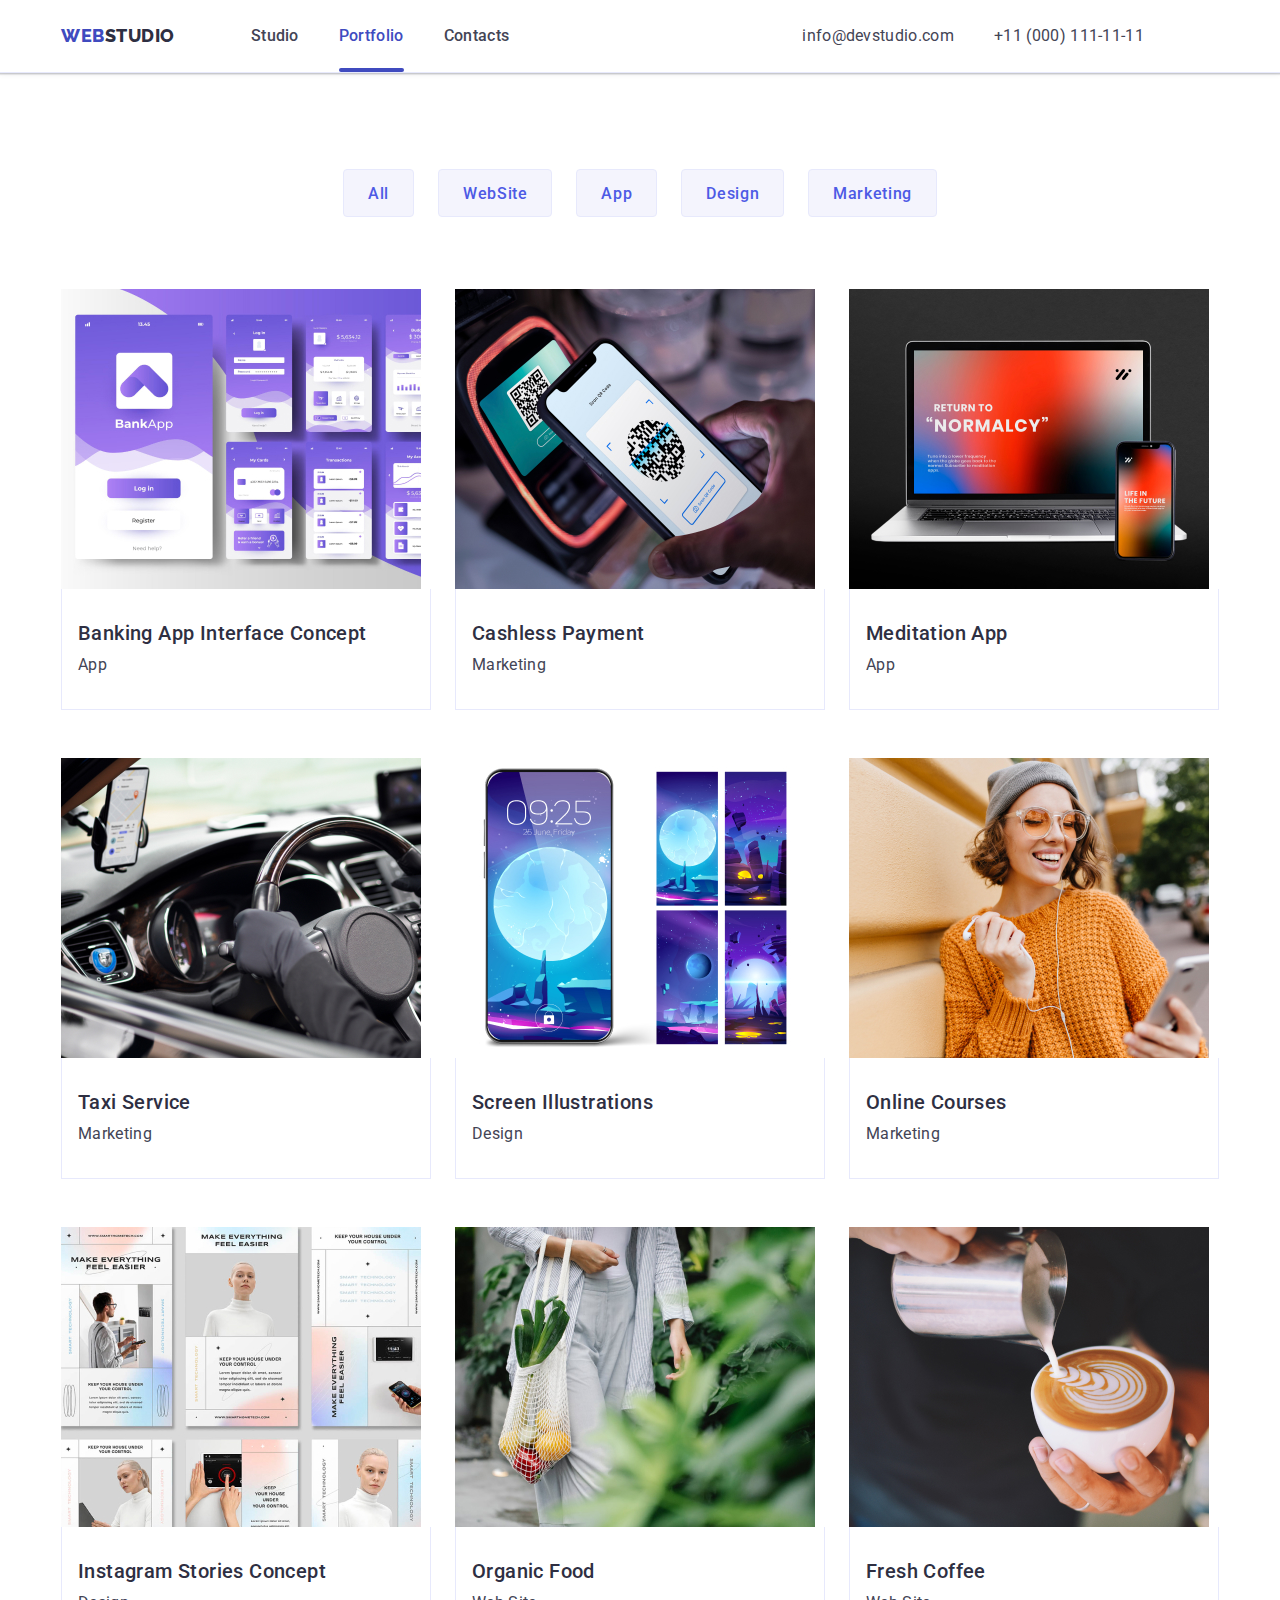
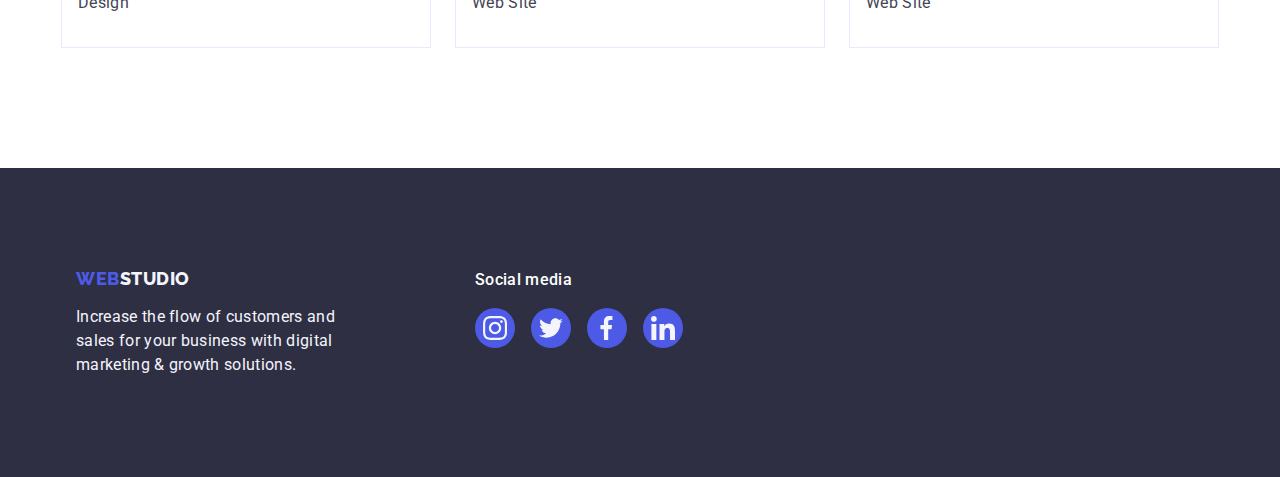
==== portfolio.html @ f23d6dfe "Initial commit" ====
<!DOCTYPE html>
<html lang="en">
  <head>
    <meta charset="UTF-8" />
    <meta http-equiv="X-UA-Compatible" content="IE=edge" />
    <meta name="viewport" content="width=device-width, initial-scale=1.0" />
    <link rel="preconnect" href="https://fonts.googleapis.com" />
    <link rel="preconnect" href="https://fonts.gstatic.com" crossorigin />
    <link
      href="https://fonts.googleapis.com/css2?family=Raleway:wght@800&family=Roboto:wght@400;500;700&display=swap"
      rel="stylesheet"
    />
    <link
      rel="stylesheet"
      href="https://cdnjs.cloudflare.com/ajax/libs/modern-normalize/1.1.0/modern-normalize.min.css"
      integrity="sha512-wpPYUAdjBVSE4KJnH1VR1HeZfpl1ub8YT/NKx4PuQ5NmX2tKuGu6U/JRp5y+Y8XG2tV+wKQpNHVUX03MfMFn9Q=="
      crossorigin="anonymous"
      referrerpolicy="no-referrer"
    />
    <link rel="stylesheet" href="./css/style.css" />
    <title>Document</title>
  </head>
  <body>
    <!--Header section-->
    <header class="header">
      <div class="cont container">
        <nav class="header-nav">
          <a class="header-link link" href="./index.html">
            web
            <span class="logo-text">Studio</span></a
          >
          <ul class="header-list list">
            <li class="header-item item">
              <a href="./index.html" class="header-nav-link link">Studio</a>
            </li>
            <li class="header-item item">
              <a href="./portfolio.html" class="header-nav-link link active"
                >Portfolio</a
              >
            </li>
            <li class="header-item item">
              <a href="" class="header-nav-link link">Contacts</a>
            </li>
          </ul>
        </nav>
        <address class="contact">
          <ul class="contact-list list">
            <li class="contact-mail">
              <a href="mailto:info@devstudio.com" class="address-link link">
                info@devstudio.com
              </a>
            </li>
            <li class="contact-tel">
              <a href="tel:+110001111111" class="address-link link"
                >+11 (000) 111-11-11</a
              >
            </li>
          </ul>
        </address>
      </div>
    </header>
    <main>
      <!--Nav button-->
      <section class="nav-section">
        <div class="nav-cont container">
          <h1>
            <a href="#" hidden>Portfolio</a>
          </h1>
          <ul class="nav-btn-list list">
            <li class="filter-btn">
              <button type="button" class="main-btn btn">All</button>
            </li>
            <li><button type="button" class="main-btn btn">WebSite</button></li>
            <li><button type="button" class="main-btn btn">App</button></li>
            <li><button type="button" class="main-btn btn">Design</button></li>
            <li>
              <button type="button" class="main-btn btn">Marketing</button>
            </li>
          </ul>
          <!--Portfolio-->
          <ul class="portfolio-list list">
            <li class="portfolio-item">
              <a href="" class="portfolio-link link">
                <div class="portfolio-thumb">
                  <img
                    src="./images/portfolio/img1.jpg"
                    alt="bank app"
                    width="360"
                    height="300"
                  />
                  <p class="overlay-text">
                    14 Stylish and User-Friendly App Design Concepts · Task
                    Manager App · Calorie Tracker App · Exotic Fruit Ecommerce
                    App · Cloud Storage App
                  </p>
                </div>
                <div class="portfolio-card">
                  <h2 class="row-title">Banking App Interface Concept</h2>
                  <p class="row-text">App</p>
                </div>
              </a>
            </li>
            <li class="portfolio-item">
              <a href="" class="portfolio-link link">
                <div class="portfolio-thumb">
                  <img
                    src="./images/portfolio/img2.jpg"
                    alt="payment by terminal"
                    width="360"
                    height="300"
                    class="portfolio-img"
                  />
                  <p class="overlay-text">
                    14 Stylish and User-Friendly App Design Concepts · Task
                    Manager App · Calorie Tracker App · Exotic Fruit Ecommerce
                    App · Cloud Storage App
                  </p>
                </div>
                <div class="portfolio-card">
                  <h2 class="row-title">Cashless Payment</h2>
                  <p class="row-text">Marketing</p>
                </div>
              </a>
            </li>
            <li class="portfolio-item">
              <a href="" class="portfolio-link link">
                <div class="portfolio-thumb">
                  <img
                    src="./images/portfolio/img3.jpg"
                    alt="meditation app"
                    width="360"
                    height="300"
                    class="portfolio-img"
                  />
                  <p class="overlay-text">
                    14 Stylish and User-Friendly App Design Concepts · Task
                    Manager App · Calorie Tracker App · Exotic Fruit Ecommerce
                    App · Cloud Storage App
                  </p>
                </div>
                <div class="portfolio-card">
                  <h2 class="row-title">Meditation App</h2>
                  <p class="row-text">App</p>
                </div>
              </a>
            </li>
            <li class="portfolio-item">
              <a href="" class="portfolio-link link">
                <div class="portfolio-thumb">
                  <img
                    src="./images/portfolio/img4.jpg"
                    alt="taxi app"
                    width="360"
                    height="300"
                    class="portfolio-img"
                  />
                  <p class="overlay-text">
                    14 Stylish and User-Friendly App Design Concepts · Task
                    Manager App · Calorie Tracker App · Exotic Fruit Ecommerce
                    App · Cloud Storage App
                  </p>
                </div>
                <div class="portfolio-card">
                  <h2 class="row-title">Taxi Service</h2>
                  <p class="row-text">Marketing</p>
                </div>
              </a>
            </li>
            <li class="portfolio-item">
              <a href="" class="portfolio-link link">
                <div class="portfolio-thumb">
                  <img
                    src="./images/portfolio/img5.jpg"
                    alt="phone screen"
                    width="360"
                    height="300"
                    class="portfolio-img"
                  />
                  <p class="overlay-text">
                    14 Stylish and User-Friendly App Design Concepts · Task
                    Manager App · Calorie Tracker App · Exotic Fruit Ecommerce
                    App · Cloud Storage App
                  </p>
                </div>
                <div class="portfolio-card">
                  <h2 class="row-title">Screen Illustrations</h2>
                  <p class="row-text">Design</p>
                </div>
              </a>
            </li>
            <li class="portfolio-item">
              <a href="" class="portfolio-link link">
                <div class="portfolio-thumb">
                  <img
                    src="./images/portfolio/img6.jpg"
                    alt="girl in headphones"
                    width="360"
                    height="300"
                    class="portfolio-img"
                  />
                  <p class="overlay-text">
                    14 Stylish and User-Friendly App Design Concepts · Task
                    Manager App · Calorie Tracker App · Exotic Fruit Ecommerce
                    App · Cloud Storage App
                  </p>
                </div>
                <div class="portfolio-card">
                  <h2 class="row-title">Online Courses</h2>
                  <p class="row-text">Marketing</p>
                </div>
              </a>
            </li>
            <li class="portfolio-item">
              <a href="" class="portfolio-link link">
                <div class="portfolio-thumb">
                  <img
                    src="./images/portfolio/img7.jpg"
                    alt=" screenshot"
                    width="360"
                    height="300"
                    class="portfolio-img"
                  />
                  <p class="overlay-text">
                    14 Stylish and User-Friendly App Design Concepts · Task
                    Manager App · Calorie Tracker App · Exotic Fruit Ecommerce
                    App · Cloud Storage App
                  </p>
                </div>
                <div class="portfolio-card">
                  <h2 class="row-title">Instagram Stories Concept</h2>
                  <p class="row-text">Design</p>
                </div>
              </a>
            </li>
            <li class="portfolio-item">
              <a href="" class="portfolio-link link">
                <div class="portfolio-thumb">
                  <img
                    src="./images/portfolio/img8.jpg"
                    alt="vegetables"
                    width="360"
                    height="300"
                    class="portfolio-img"
                  />
                  <p class="overlay-text">
                    14 Stylish and User-Friendly App Design Concepts · Task
                    Manager App · Calorie Tracker App · Exotic Fruit Ecommerce
                    App · Cloud Storage App
                  </p>
                </div>
                <div class="portfolio-card">
                  <h2 class="row-title">Organic Food</h2>
                  <p class="row-text">Web Site</p>
                </div>
              </a>
            </li>
            <li class="portfolio-item">
              <a href="" class="portfolio-link link">
                <div class="portfolio-thumb">
                  <img
                    src="./images/portfolio/img9.jpg"
                    alt="cup of coffee"
                    width="360"
                    height="300"
                    class="portfolio-img"
                  />
                  <p class="overlay-text">
                    14 Stylish and User-Friendly App Design Concepts · Task
                    Manager App · Calorie Tracker App · Exotic Fruit Ecommerce
                    App · Cloud Storage App
                  </p>
                </div>
                <div class="portfolio-card">
                  <h2 class="row-title">Fresh Coffee</h2>
                  <p class="row-text">Web Site</p>
                </div>
              </a>
            </li>
          </ul>
        </div>
      </section>
    </main>
    <!--Footer-->
    <footer class="footer">
      <div class="footer-containers container">
        <div class="footer-container">
          <a href="./index.html" class="footer-link link">
            web
            <span class="footer-logo-text">Studio</span>
          </a>
          <p class="footer-text">
            Increase the flow of customers and sales for your business with
            digital marketing & growth solutions.
          </p>
        </div>
        <div class="social-media-container">
          <p class="social-text">Social media</p>
          <ul class="social-list list">
            <li class="social-item">
              <a href="" class="social-link">
                <svg class="social-svg" width="24" height="24">
                  <use href="./images/icons.svg#instagram"></use>
                </svg>
              </a>
            </li>
            <li class="social-item">
              <a href="" class="social-link">
                <svg class="social-svg" width="24" height="24">
                  <use href="./images/icons.svg#twitter"></use>
                </svg>
              </a>
            </li>
            <li class="social-item">
              <a href="" class="social-link">
                <svg class="social-svg" width="24" height="24">
                  <use href="./images/icons.svg#facebook"></use>
                </svg>
              </a>
            </li>
            <li class="social-item">
              <a href="" class="social-link">
                <svg class="social-svg" width="24" height="24">
                  <use href="./images/icons.svg#linkedin"></use>
                </svg>
              </a>
            </li>
          </ul>
        </div>
      </div>
    </footer>
  </body>
</html>
---- css/style.css ----
:root {
  /* Fonts */
  --main-font: "Roboto", sans-serif;
  --logo-font: "Raleway", sans-serif;
  /* Colors */
  --color-iris: #4d5ae5;
  --color-ocean: #404bbf;
  --color-navy-blue: #2e2f42;
  --color-green: #31d0aa;
  --color-slate: #434455;
  --color-light-slate: #8e8f99;
  --color-cornflower: #e7e9fc;
  --color-cloud: #f4f4fd;
  --color-navy-blue-modal: #2e2f42;
  --color-grey: #2e2f42;
  --color-white: #ffffff;
  --color-dairy: #fcfcfc;
  --header-idx: 10;
  --modal-idx: 100;
  --animation: 250ms;
}
* {
  margin: 0px;
  padding: 0px;
  border: none;
}
body {
  font-family: var(--main-font);
  font-size: 16px;
  font-weight: 400;
  font-style: normal;
  line-height: 1.5;
  letter-spacing: 0.02em;
  text-decoration: none;
  text-transform: none;
  color: var(--color-slate);
  background-color: var(--color-white);
}
img {
  display: block;
}
.hidden {
  width: 1px;
  height: 1px;
  margin: -1px;
  border: 0;
  padding: 0;
  white-space: nowrap;
  clip-path: inset(100%);
  clip: rect(0 0 0 0);
  overflow: hidden;
}
.link {
  text-decoration: none;
  transition: color 250ms cubic-bezier(0.4, 0, 0.2, 1);
}
.address-link {
  text-decoration: none;
  color: var(--color-slate);
}
.link:hover,
.link:focus {
  color: var(--color-ocean);
  transition: 250ms;
}
.list {
  list-style-type: none;
}
/**
  |============================
  | Header
  |============================
*/
.cont {
  display: flex;
}
.container {
  width: 1158px;
  margin: 0 auto;
  padding: 0 15px;
}
.header {
  border-bottom: 1px solid #e7e9fc;
  box-shadow: 0px 2px 1px rgba(46, 47, 66, 0.08),
    0px 1px 1px rgba(46, 47, 66, 0.16), 0px 1px 6px rgba(46, 47, 66, 0.08);
  z-index: var(--header-idx);
}
.header-nav {
  display: inline-flex;
  align-items: center;
}
.header-link {
  font-family: var(--logo-font);
  font-weight: 800;
  font-size: 18px;
  line-height: 1.17;
  align-items: center;
  letter-spacing: 0.03em;
  text-transform: uppercase;
  color: var(--color-ocean);
  margin-right: 76px;
  display: flex;
}
.logo-text {
  font-family: var(--logo-font);
  font-weight: 800;
  font-size: 18px;
  line-height: 1.17;
  text-transform: uppercase;
  color: var(--color-navy-blue);
}
.header-list {
  display: flex;
  gap: 40px;
  letter-spacing: 0.02em;
}
.header-item {
  font-weight: 500;
  font-size: 16px;
  line-height: 1.5;
  letter-spacing: 0.02em;
  transition: color 250ms cubic-bezier(0.4, 0, 0.2, 1);
}
.header-nav-link {
  color: var(--color-slate);
  position: relative;
}

.header-nav-link::after {
  content: "";
  position: absolute;
  display: block;
  width: 100%;
  height: 4px;
  border-radius: 2px;
  bottom: -27px;
}
.header-nav-link.active::after {
  background-color: var(--color-ocean);
  
}
.active{
  color: var(--color-ocean);
}
.contact {
  font-style: normal;
  margin-left: 293px;
}
.contact-list {
  display: flex; 
  font-family: var(--main-font);
  letter-spacing: 0.02em;
  gap: 40px;
  padding: 24px 0;
}
.contact-list:hover,
.contact-list:focus {
  color: var(--color-ocean);
  transition: color 250ms cubic-bezier(0.4, 0, 0.2, 1);
}
.contact-mail {
  font-weight: 400;
  font-size: 16px;
  line-height: 1.5;
  letter-spacing: 0.02em;
}
.contact-tel {
  font-size: 16px;
  line-height: 1.5;
  letter-spacing: 0.02em;
}
/**
  |============================
  | Hero Section
  |============================
*/

.hero-section {
  padding: 188px 0;
  background-color: var(--color-navy-blue);
  color: var(--color-white);
  background-image: linear-gradient(
      rgba(46, 47, 66, 0.7),
      rgba(46, 47, 66, 0.7)
    ),
    url(../images/hero/hero.jpg);
  background-repeat: no-repeat;
  background-position: center;
  max-width: 1440px;
  background-size: cover;
  margin-left: auto;
  margin-right: auto;
}
.hero-cont {
}
.main-title {
  font-size: 56px;
  font-weight: 700;
  line-height: 1.07;
  letter-spacing: 0.02em;
  max-width: 496px;
  margin-left: auto;
  margin-right: auto;
  margin-bottom: 48px;
}
.button {
  font-family: "Roboto", sans-serif;
  font-size: 16px;
  line-height: 1.5;
  letter-spacing: 0.04em;
  gap: 15px;
  color: var(--color-white);
  background-color: var(--color-iris);
  box-shadow: 0px 4px 4px rgba(0, 0, 0, 0.15);
  border: none;
  border-radius: 4px;
  cursor: pointer;
  min-width: 169px;
  height: 56px;
  display: block;
  margin-left: auto;
  margin-right: auto;
  transition: background-color 250ms cubic-bezier(0.4, 0, 0.2, 1);
}
.button-text {
  text-transform: capitalize;
}
.btn:hover,
.btn:focus {
  background-color: var(--color-ocean);
  color: var(--color-white);
}
/**
  |============================
  | Description
  |============================
*/
.desc-section {
  min-width: 1128px;
  min-height: 104px;
  letter-spacing: 0.02em;
  padding: 120px 0;
}
.desc-icon-container {
  width: 264px;
  height: 112px;
  background-color: var(--color-cloud);
  margin-bottom: 8px;
  display: flex;
  align-items: center;
  justify-content: center;
  border-radius: 4px;
}
.desc-icon {
}
.desc-container {
}
.desc-list {
  display: flex;
  letter-spacing: 0.02em;
  gap: 24px;
}
.desc-item {
  width: calc((100% - 72px) / 4);
}
.desc-title {
  width: 264px;
  height: 24px;
  font-size: 20px;
  line-height: 1.2;
  letter-spacing: 0.02em;
  color: var(--color-navy-blue);
  flex: none;
  order: 0;
  flex-grow: 0;
  text-transform: capitalize;
  margin-bottom: 8px;
}
.desc-text {
  width: 264px;
  height: 72px;
  font-size: 16px;
  line-height: 1.5;
  letter-spacing: 0.02em;
  color: var(--color-slate);
}
/**
  |============================
  | About Section
  |============================
*/
.about-section {
  padding-bottom: 120px;
}
.about-cont {
}
.about-title {
  font-weight: 700;
  font-size: 36px;
  line-height: 1.11;
  text-align: center;
  letter-spacing: 0.02em;
  text-transform: capitalize;
  color: var(--color-navy-blue);
  margin-bottom: 72px;
}
.about-list {
  display: flex;
  gap: 24px;
}
.about-item {
  width: calc((100% - 48px) / 3);
  padding: 0px;
}
.about-img {
}
/**
  |============================
  | Team Section
  |============================
*/
.team-section {
  padding: 120px 0;
  background-color: var(--color-cloud);
}
.team-cont {
}
.section-title {
  font-size: 36px;
  line-height: 1.11;
  text-align: center;
  letter-spacing: 0.02em;
  text-transform: capitalize;
  color: var(--color-navy-blue);
  margin-bottom: 72px;
}
.team-list {
  display: flex;
  gap: 24px;
  box-shadow: 0px 1px 6px rgba(46, 47, 66, 0.08),
    0px 1px 1px rgba(46, 47, 66, 0.16), 0px 2px 1px rgba(46, 47, 66, 0.08);
  border-radius: 0px 0px 4px 4px;
}
.team-item {
  background: var(--color-white);
  box-shadow: 0px 1px 6px rgba(46, 47, 66, 0.08),
    0px 1px 1px rgba(46, 47, 66, 0.16), 0px 2px 1px rgba(46, 47, 66, 0.08);
  border-radius: 0px 0px 4px 4px;
  width: calc((100% - 72px) / 4);
}
.team-img {
  margin-left: auto;
  margin-right: auto;
}
.card-content {
  padding: 32px 0px;
  text-align: center;
  letter-spacing: 0.02em;
}
.subtitle {
  font-weight: 500;
  font-size: 20px;
  line-height: 1.2;
  text-align: center;
  letter-spacing: 0.02em;
  color: var(--color-navy-blue);
  margin-bottom: 8px;
}
.small-text {
  font-size: 16px;
  line-height: 1.5;
  text-align: center;
  letter-spacing: 0.02em;
  color: var(--color-slate);
  margin-bottom: 8px;
}
.team-icon-list {
  display: flex;
  justify-content: center;
  gap: 24px;
}
.team-icon-item {
  width: 40px;
  height: 40px;
}
.team-icon-link {
  width: 100%;
  height: 100%;
  background-color: var(--color-iris);
  border-radius: 50%;
  display: flex;
  align-items: center;
  justify-content: center;
  transition-property: background-color;
  transition-duration: 250ms;
  transition-timing-function: cubic-bezier(0.4, 0, 0.2, 1);
}
.team-icon-link:hover,
.team-icon-link:focus {
  background-color: var(--color-ocean);
}
.team-icon-svg {
  fill: var(--color-cloud);
}
/**
  |============================
  |         Customers
  |============================
*/
.customers-section {
  padding: 120px 0;
}
.customers-container {
}
.customers-title {
  font-size: 36px;
  line-height: 1.1;
  text-align: center;
  letter-spacing: 0.02em;
  text-transform: capitalize;
  color: var(--color-navy-blue);
  margin-bottom: 72px;
}
.customers-list {
  display: flex;
  gap: 24px;
  align-items: center;
  justify-content: center;
}
.customers-item {
  width: calc((100% - 120px) / 6);
  height: 88px;
}
.customers-item-link {
  width: 100%;
  height: 100%;
  border: 1px solid var(--color-light-slate);
  border-radius: 4px;
  display: flex;
  align-items: center;
  justify-content: center;
  fill: var(--color-light-slate);
  color: var(--color-light-slate);
  transition: border-color 250ms cubic-bezier(0.4, 0, 0.2, 1),
    color 250ms cubic-bezier(0.4, 0, 0.2, 1);
}
.customers-item-link:hover,
.customers-item-link:focus {
  fill: var(--color-ocean);
  border: 1px solid var(--color-ocean);
  color: var(--color-ocean);
}
/**
  |============================
  | Footer
  |============================
*/
.footer {
  padding: 100px 0;
  background-color: var(--color-navy-blue);
}
.footer-containers {
  display: flex;
  align-items: baseline;
}
.footer-container {
  margin-right: 120px;
  padding: 0 15px;
}
.footer-link {
  display: inline-block;
  margin-bottom: 16px;
  font-family: var(--logo-font);
  font-weight: 800;
  font-size: 18px;
  line-height: 1.17;
  align-items: center;
  letter-spacing: 0.03em;
  text-transform: uppercase;
  color: var(--color-iris);
  margin-right: 76px;
  display: flex;
  padding: 0px;
}
.footer-logo-text {
  width: 71px;
  font-family: var(--logo-font);
  font-weight: 800;
  font-size: 18px;
  line-height: 1.17;
  letter-spacing: 0.03em;
  text-transform: uppercase;
  color: var(--color-cloud);
  order: 1;
  flex-grow: 0;
}
.footer-text {
  max-width: 264px;
  font-size: 16px;
  line-height: 1.5;
  color: var(--color-cloud);
}
.social-media-container {
}
.social-text {
  font-weight: 500;
  font-size: 16px;
  line-height: 1.5;
  letter-spacing: 0.02em;
  color: var(--color-white);
  margin-bottom: 16px;
}
.social-list {
  display: flex;
  gap: 16px;
}
.social-item {
  width: 40px;
  height: 40px;
}
.social-link {
  width: 100%;
  height: 100%;
  background-color: var(--color-iris);
  border-radius: 50%;
  display: flex;
  align-items: center;
  justify-content: center;
  transition-property: background-color;
  transition-duration: 250ms;
  transition-timing-function: cubic-bezier(0.4, 0, 0.2, 1);
}
.social-svg {
  fill: var(--color-cloud);
}
.social-link:hover,
.social-link:focus {
  background-color: var(--color-green);
}
/**
  |============================
  | Modal Window
  |============================
*/
.backdrop {
  position: fixed;
  top: 0;
  left: 0;
  width: 100%;
  height: 100%;
  background-color: rgba(46, 47, 66, 0.4);
  display: flex;
  align-items: center;
  justify-content: center;
  z-index: var(--modal-idx);
  transition: opacity 250ms cubic-bezier(0.4, 0, 0.2, 1),
    visibility 250ms cubic-bezier(0.4, 0, 0.2, 1);
}
.is-hidden {
  opacity: 0;
  pointer-events: none;
  visibility: hidden;
}
.modal {
  position: absolute;
  top: 50%;
  left: 50%;
  width: 408px;
  min-height: 576px;
  background-color: var(--color-dairy);
  border-radius: 4px;
  box-shadow: 0px 1px 1px rgba(0, 0, 0, 0.14), 0px 1px 3px rgba(0, 0, 0, 0.12),
    0px 2px 1px rgba(0, 0, 0, 0.2);
  transform: translate(-50%, -50%) scale(1);
  transition: transform 250ms cubic-bezier(0.4, 0, 0.2, 1);
}
.modal-close-btn {
  position: absolute;
  top: 24px;
  right: 24px;
  background-color: var(--color-cornflower);
  width: 24px;
  height: 24px;
  border-radius: 50%;
  border: 1px solid rgba(0, 0, 0, 0.1);
  display: flex;
  align-items: center;
  justify-content: center;
  padding: 0;
  cursor: pointer;
  transition: background-color 250ms cubic-bezier(0.4, 0, 0.2, 1),
    border 250ms cubic-bezier(0.4, 0, 0.2, 1);
  fill: var(--color-navy-blue);
}
.modal-close-btn:hover,
.modal-close-btn:focus {
  background-color: #404bbf;
  border: none;
  fill: var(--color-white);
}
.modal-close-icon {
  transition: fill 250ms cubic-bezier(0.4, 0, 0.2, 1);
}
.modal-close-icon:hover,
.modal-close-icon:focus {
  fill: var(--color-white);
  transition: fill 250ms cubic-bezier(0.4, 0, 0.2, 1);
}
/**
  |============================
  | Portfolio
  |============================
*/
.nav-section {
  padding: 96px 0 120px;
}
.nav-btn-list {
  display: flex;
  justify-content: center;
  flex-direction: row;
  align-items: flex-start;
  gap: 24px;
  margin-bottom: 72px;
}
.main-btn {
  cursor: pointer;
  height: 48px;
  padding: 12px 24px;
  font-family: var(--main-font);
  font-size: 16px;
  line-height: 1.5;
  letter-spacing: 0.04em;
  background: var(--color-cloud);
  color: var(--color-iris);
  font-weight: 500;
  padding: 12px 24px;
  border-radius: 4px;
  border: 1px solid var(--color-cornflower);
  transition: color 250ms cubic-bezier(0.4, 0, 0.2, 1),
    background-color 250ms cubic-bezier(0.4, 0, 0.2, 1),
    border-color 250ms cubic-bezier(0.4, 0, 0.2, 1),
    box-shadow 250ms cubic-bezier(0.4, 0, 0.2, 1);
}
.main-btn:hover,
.main-btn:focus {
  border: 1px solid transparent;
  box-shadow: 0px 3px 1px rgba(0, 0, 0, 0.1), 0px 2px 1px rgba(0, 0, 0, 0.08),
    0px 2px 2px rgba(0, 0, 0, 0.12);
}
.portfolio-list {
  display: flex;
  flex-wrap: wrap;
  row-gap: 48px;
  column-gap: 24px;
}
.portfolio-img {
}
.portfolio-item {
  width: calc((100% - 48px) / 3);
}
.portfolio-card {
  padding: 32px 16px;
  border: 1px solid #e7e9fc;
  border-top: none;
}
.portfolio-link {
  display: block;
  transition: box-shadow 250ms cubic-bezier(0.4, 0, 0.2, 1);
}
.portfolio-link:hover .overlay-text,
.portfolio-link:focus .overlay-text {
  transform: translateY(0%);
  box-shadow: 0px 1px 6px rgba(46, 47, 66, 0.08),
    0px 1px 1px rgba(46, 47, 66, 0.16), 0px 2px 1px rgba(46, 47, 66, 0.08);
  }
.portfolio-thumb {
  position: relative;
  overflow: hidden;
}
.overlay-text {
  color: var(--color-cloud);
  font-size: 16px;
  line-height: 1.5;
  letter-spacing: 0.02em;
  padding: 40px 32px;
  transform: translateY(100%);
  transition: transform 250ms cubic-bezier(0.4, 0, 0.2, 1);
  position: absolute;
  top: 0;
  left: 0;
  width: 100%;
  height: 100%;
  background-color: var(--color-iris);
}
.row-section {
}
.first-row-list {
}
.row-title {
  font-weight: 500;
  font-size: 20px;
  line-height: 1.2;
  letter-spacing: 0.02em;
  color: var(--color-navy-blue);
  margin-bottom: 8px;
  
}
.row-text {
  font-weight: 400;
  font-size: 16px;
  line-height: 1.5;
  letter-spacing: 0.02em;
  color: var(--color-slate);
  background-color: var(--color-white);
  margin-top: 8px;
}
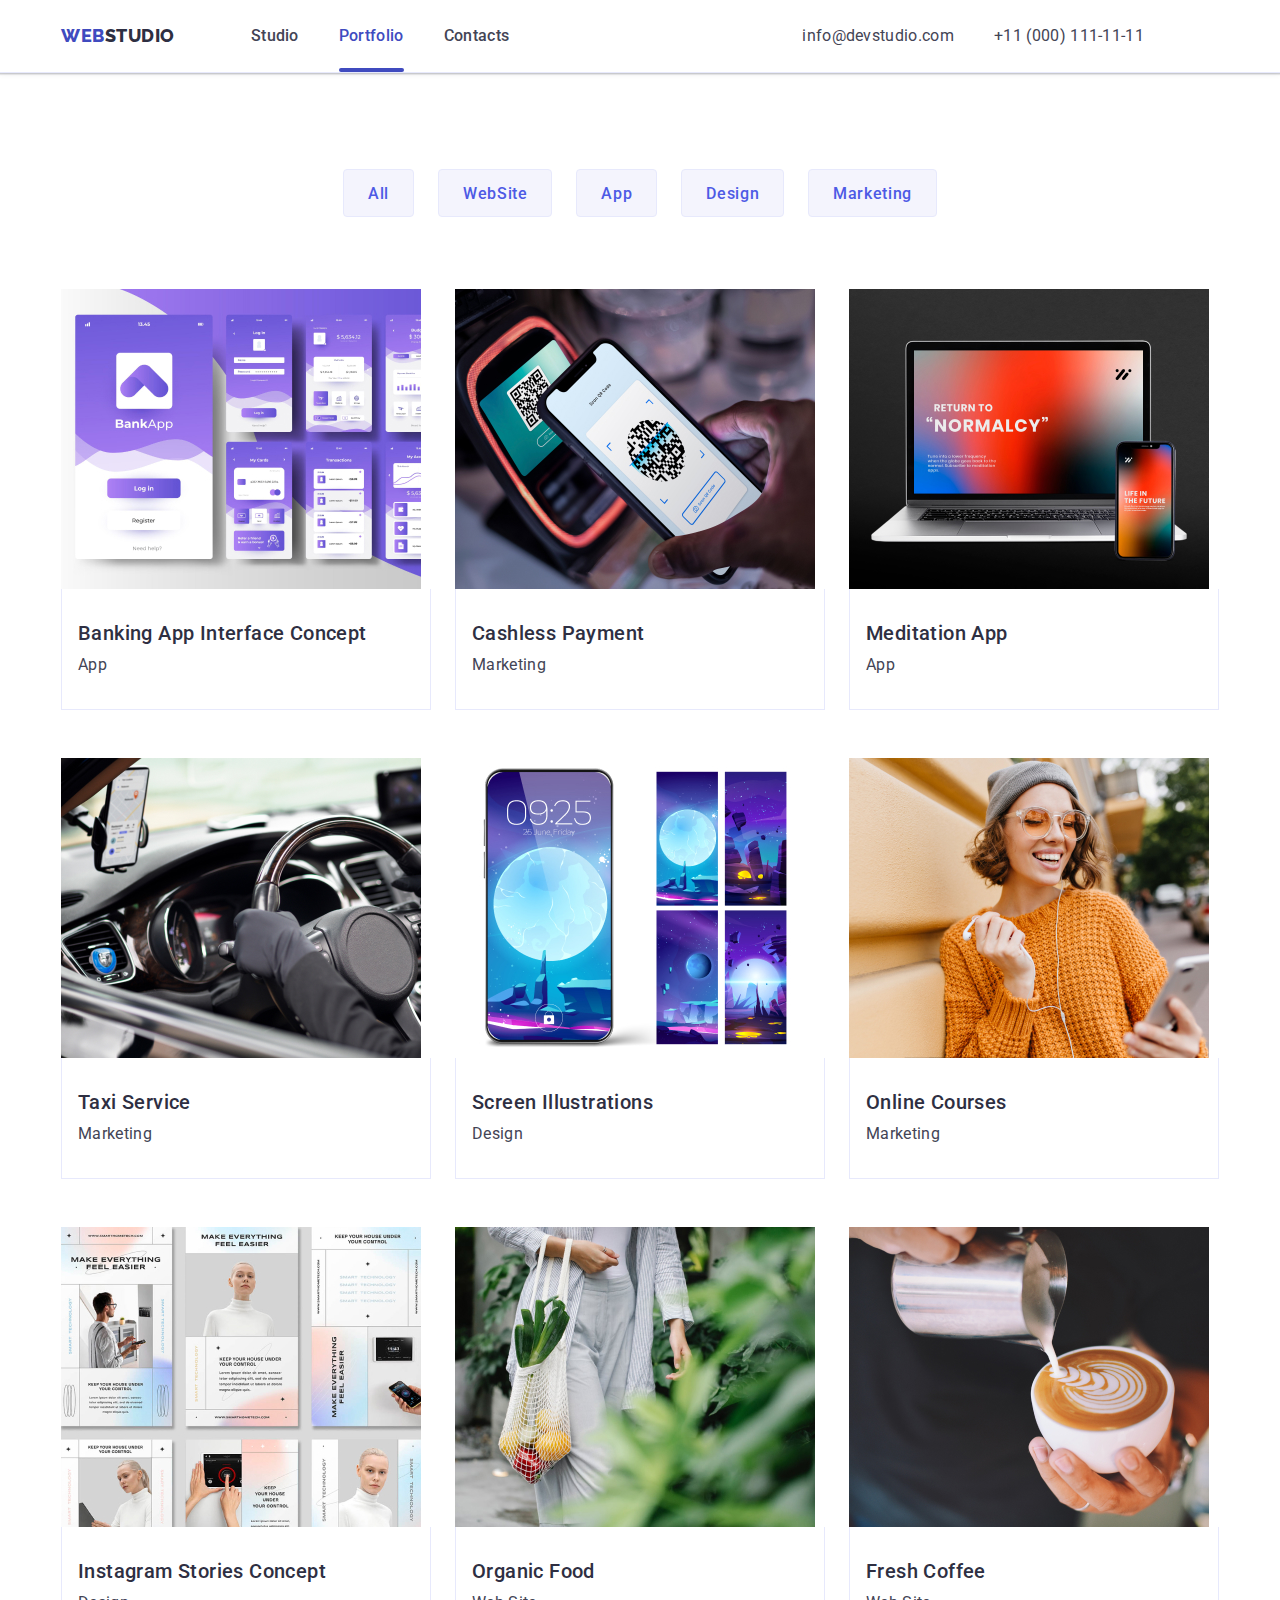
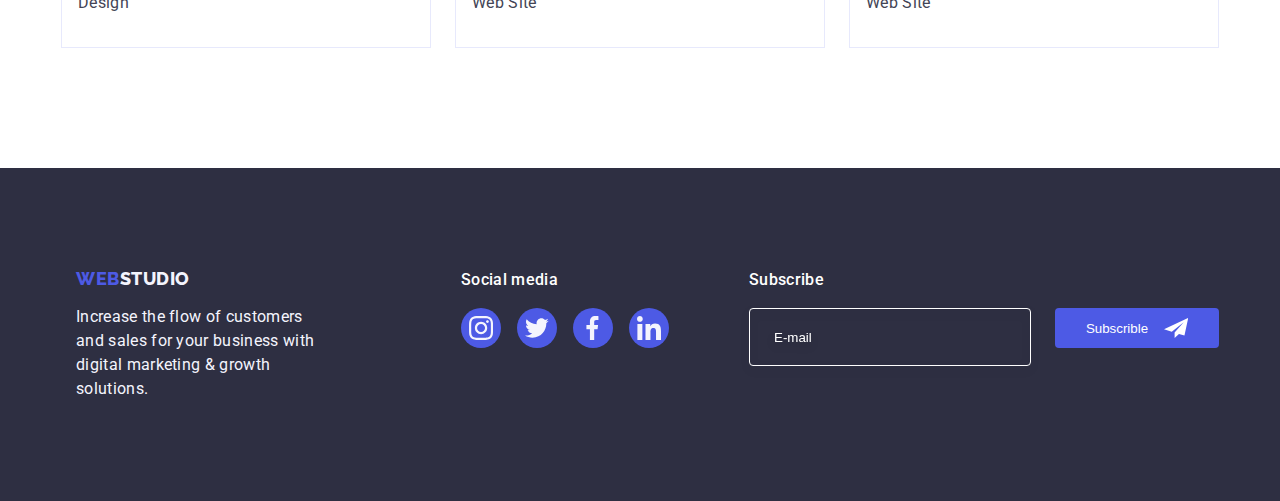
==== commit b04cb30b: "modal" ====
--- a/portfolio.html
+++ b/portfolio.html
@@ -326,6 +326,22 @@
             </li>
           </ul>
         </div>
+        <div class="subscrible-cont">
+          <p class="social-text">Subscribe</p>
+          <form class="subscrible-form">
+              <input
+                class="subscrible-field"
+                type="email"
+                placeholder="E-mail"
+              />
+              <button type="submit" class="subscrible-btn">
+                <p>Subscrible</p>
+                  <svg class="subscrible-icon" width="24" height="24">
+                    <use href="./images/icons.svg#plane"></use>
+                  </svg>
+              </button>
+          </form>
+        </div>
       </div>
     </footer>
   </body>
--- a/css/style.css
+++ b/css/style.css
@@ -137,9 +137,8 @@
 }
 .header-nav-link.active::after {
   background-color: var(--color-ocean);
-  
-}
-.active{
+}
+.active {
   color: var(--color-ocean);
 }
 .contact {
@@ -147,7 +146,7 @@
   margin-left: 293px;
 }
 .contact-list {
-  display: flex; 
+  display: flex;
   font-family: var(--main-font);
   letter-spacing: 0.02em;
   gap: 40px;
@@ -174,7 +173,6 @@
   | Hero Section
   |============================
 */
-
 .hero-section {
   padding: 188px 0;
   background-color: var(--color-navy-blue);
@@ -191,8 +189,6 @@
   margin-left: auto;
   margin-right: auto;
 }
-.hero-cont {
-}
 .main-title {
   font-size: 56px;
   font-weight: 700;
@@ -251,10 +247,6 @@
   justify-content: center;
   border-radius: 4px;
 }
-.desc-icon {
-}
-.desc-container {
-}
 .desc-list {
   display: flex;
   letter-spacing: 0.02em;
@@ -292,8 +284,6 @@
 .about-section {
   padding-bottom: 120px;
 }
-.about-cont {
-}
 .about-title {
   font-weight: 700;
   font-size: 36px;
@@ -312,8 +302,6 @@
   width: calc((100% - 48px) / 3);
   padding: 0px;
 }
-.about-img {
-}
 /**
   |============================
   | Team Section
@@ -322,8 +310,6 @@
 .team-section {
   padding: 120px 0;
   background-color: var(--color-cloud);
-}
-.team-cont {
 }
 .section-title {
   font-size: 36px;
@@ -409,8 +395,6 @@
 */
 .customers-section {
   padding: 120px 0;
-}
-.customers-container {
 }
 .customers-title {
   font-size: 36px;
@@ -501,6 +485,7 @@
   color: var(--color-cloud);
 }
 .social-media-container {
+  margin-right: 80px;
 }
 .social-text {
   font-weight: 500;
@@ -536,6 +521,54 @@
 .social-link:hover,
 .social-link:focus {
   background-color: var(--color-green);
+}
+.subscrible-form {
+display: inline-flex;
+
+}
+.footer-label{
+  display: block;
+}
+input::placeholder{
+  padding: 16px;
+  color: var(--color-white);
+}
+.subscrible-field {
+  width: 264px;
+  height: 40px;
+  border: 1px solid #ffffff;
+  filter: drop-shadow(0px 4px 4px rgba(0, 0, 0, 0.15));
+  border-radius: 4px;
+  background: transparent;
+  color: var(--color-white);
+  margin-right: 24px;
+  padding: 8px;
+  transition: 250ms;
+}
+.subscrible-field:focus,
+.subscrible-field:hover{
+  outline: 1px solid var(--color-iris);
+  outline-offset: -1px;
+}
+.subscrible-btn {
+  display: flex;
+  justify-content: center;
+  align-items: center;
+  border-radius: 4px;
+  background-color: var(--color-iris);
+  color: var(--color-white);
+  height: 40px;
+  width: 164px;
+  gap: 16px;
+  transition: 250ms;
+}
+
+.subscrible-btn:hover,
+.subscrible-btn:focus {
+  background-color: var(--color-ocean);
+}
+.subscrible-icon {
+  fill: var(--color-white);
 }
 /**
   |============================
@@ -567,6 +600,7 @@
   left: 50%;
   width: 408px;
   min-height: 576px;
+  padding: 24px;
   background-color: var(--color-dairy);
   border-radius: 4px;
   box-shadow: 0px 1px 1px rgba(0, 0, 0, 0.14), 0px 1px 3px rgba(0, 0, 0, 0.12),
@@ -605,6 +639,103 @@
 .modal-close-icon:focus {
   fill: var(--color-white);
   transition: fill 250ms cubic-bezier(0.4, 0, 0.2, 1);
+}
+.modal-title {
+  display: block;
+  font-weight: 500;
+  font-size: 16px;
+  line-height: 1.5;
+  text-align: center;
+  letter-spacing: 0.02em;
+  color: var(--color-navy-blue);
+  margin-top: 48px;
+  margin-bottom: 16px;
+}
+.modal-form {
+}
+.form-lebel {
+  display: block;
+  margin-bottom: 8px;
+  font-size: 12px;
+  line-height: 1.17;
+  letter-spacing: 0.04em;
+}
+.form-wrapper {
+  position: relative;
+  margin-bottom: 8px;
+}
+.form-field {
+  width: 100%;
+  height: 40px;
+  outline: transparent;
+  outline-offset: -1px;
+  border-radius: 4px;
+  border: 1px solid rgba(46, 47, 66, 0.4);
+  padding: 0;
+  padding-left: 38px;
+  transition: 250ms;
+}
+.form-field:focus {
+  outline: 1px solid var(--color-iris);
+}
+.form-icon {
+  position: absolute;
+  top: 50%;
+  left: 16px;
+  transform: translateY(-50%);
+  fill: var(--color-grey);
+  transition: 250ms;
+  pointer-events: none;
+}
+.form-field:focus + .form-icon {
+  fill: var(--color-iris);
+}
+.form-comment {
+  display: block;
+  width: 100%;
+  height: 120px;
+  outline: transparent;
+  resize: none;
+  border-radius: 4px;
+  border: 1px solid rgba(46, 47, 66, 0.4);
+  padding: 8px;
+  font-size: 12px;
+  line-height: 1.17;
+  letter-spacing: 0.04em;
+  color: var(--color-navy-blue-modal);
+  margin-bottom: 16px;
+}
+.form-comment:focus {
+  outline: 1px solid var(--color-iris);
+}
+.form-agreement {
+  display: flex;
+  gap: 8px;
+  margin-bottom: 24px;
+  align-items: center;
+  justify-content: center;
+}
+.form-check-input {
+  appearance: none;
+  display: block;
+  width: 16px;
+  height: 16px;
+  border: 1px solid rgba(46, 47, 66, 0.4);
+  border-radius: 2px;
+  background-image: url("data:image/svg+xml,%3Csvg width='10' height='8' viewBox='0 0 10 8' fill='none' xmlns='http://www.w3.org/2000/svg'%3E%3Cpath d='M8.44558 0.255056C8.61838 0.089653 8.84834 -0.00178848 9.08693 2.65108e-05C9.32551 0.0018415 9.55407 0.0967713 9.72436 0.264784C9.89466 0.432797 9.99337 0.660752 9.99968 0.900549C10.006 1.14034 9.91939 1.37323 9.75816 1.55005L4.86357 7.70436C4.7794 7.79551 4.67782 7.86865 4.5649 7.91942C4.45198 7.97018 4.33003 7.99754 4.20636 7.99984C4.08268 8.00214 3.95981 7.97935 3.8451 7.93282C3.73038 7.88629 3.62618 7.81698 3.53872 7.72903L0.292827 4.46564C0.202435 4.38096 0.129933 4.27884 0.0796475 4.16537C0.0293621 4.05191 0.00232279 3.92942 0.000143182 3.80522C-0.00203643 3.68102 0.0206883 3.55765 0.0669613 3.44248C0.113234 3.3273 0.182108 3.22267 0.269473 3.13483C0.356838 3.047 0.460905 2.97775 0.575465 2.93123C0.690026 2.88471 0.812734 2.86186 0.936267 2.86405C1.0598 2.86624 1.18163 2.89343 1.29449 2.94398C1.40734 2.99454 1.50892 3.06743 1.59315 3.15831L4.16189 5.73967L8.42227 0.28219C8.42994 0.272694 8.43813 0.263635 8.4468 0.255056H8.44558Z' fill='%23F4F4FD'/%3E%3C/svg%3E%0A");
+  background-position: center;
+  background-repeat: no-repeat;
+  transition: 250ms;
+}
+.form-check-input:checked {
+  background-color: var(--color-ocean);
+  border-color: var(--color-ocean);
+}
+.form-agreement-text {
+  font-size: 12px;
+}
+.policy-link {
+  color: var(--color-iris);
 }
 /**
   |============================
@@ -653,8 +784,6 @@
   row-gap: 48px;
   column-gap: 24px;
 }
-.portfolio-img {
-}
 .portfolio-item {
   width: calc((100% - 48px) / 3);
 }
@@ -672,7 +801,7 @@
   transform: translateY(0%);
   box-shadow: 0px 1px 6px rgba(46, 47, 66, 0.08),
     0px 1px 1px rgba(46, 47, 66, 0.16), 0px 2px 1px rgba(46, 47, 66, 0.08);
-  }
+}
 .portfolio-thumb {
   position: relative;
   overflow: hidden;
@@ -692,10 +821,6 @@
   height: 100%;
   background-color: var(--color-iris);
 }
-.row-section {
-}
-.first-row-list {
-}
 .row-title {
   font-weight: 500;
   font-size: 20px;
@@ -703,7 +828,6 @@
   letter-spacing: 0.02em;
   color: var(--color-navy-blue);
   margin-bottom: 8px;
-  
 }
 .row-text {
   font-weight: 400;
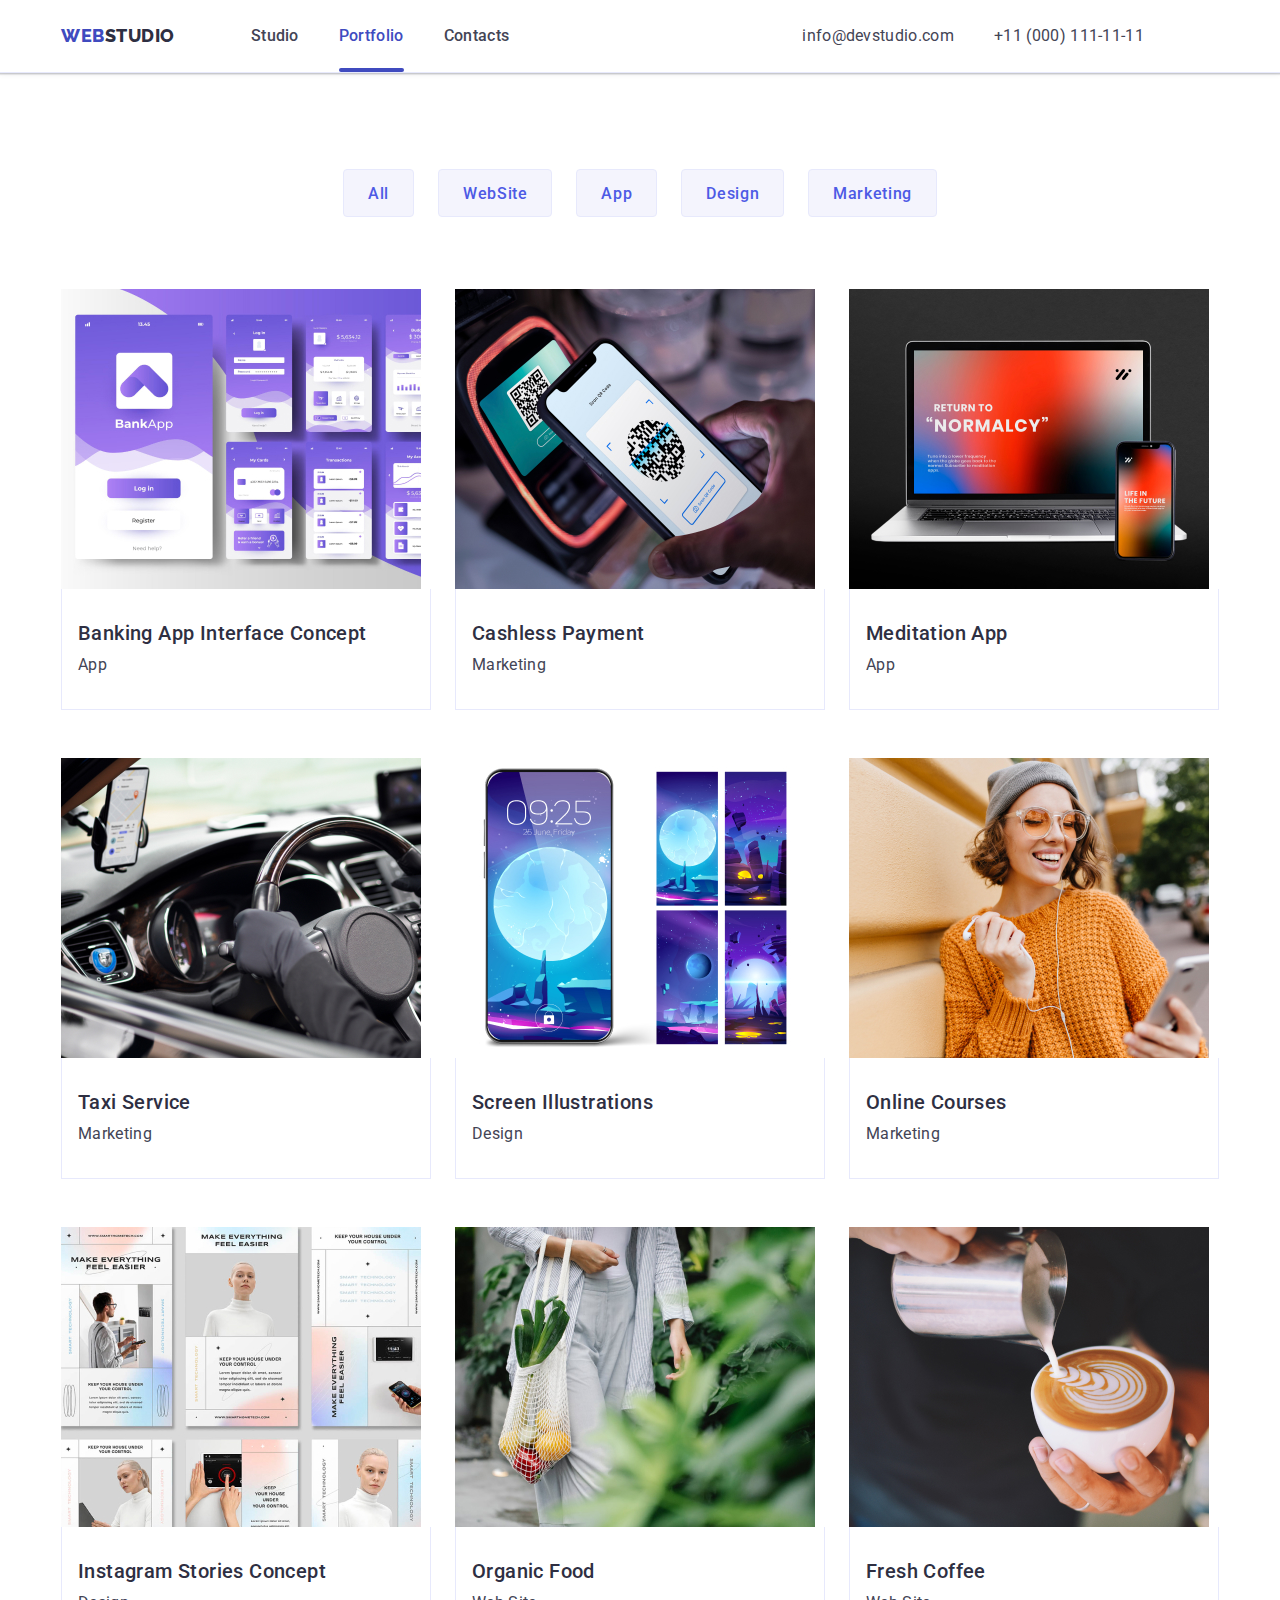
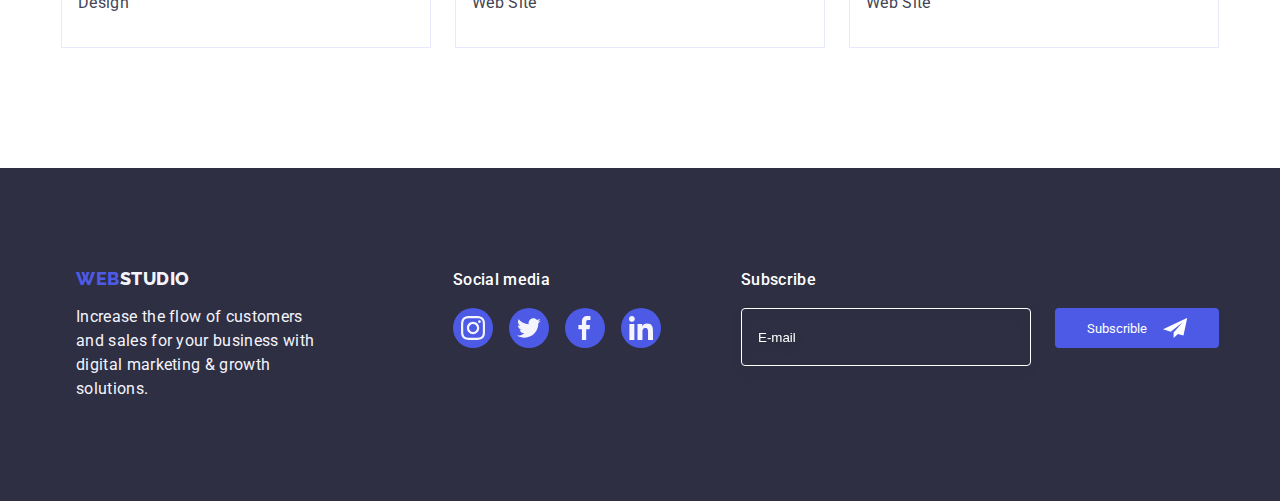
==== commit 405bc064: "com" ====
--- a/portfolio.html
+++ b/portfolio.html
@@ -335,7 +335,7 @@
                 placeholder="E-mail"
               />
               <button type="submit" class="subscrible-btn">
-                <p>Subscrible</p>
+               Subscrible
                   <svg class="subscrible-icon" width="24" height="24">
                     <use href="./images/icons.svg#plane"></use>
                   </svg>
--- a/css/style.css
+++ b/css/style.css
@@ -530,7 +530,6 @@
   display: block;
 }
 input::placeholder{
-  padding: 16px;
   color: var(--color-white);
 }
 .subscrible-field {
@@ -542,7 +541,7 @@
   background: transparent;
   color: var(--color-white);
   margin-right: 24px;
-  padding: 8px;
+  padding: 8px 8px 8px 16px;
   transition: 250ms;
 }
 .subscrible-field:focus,
@@ -561,6 +560,7 @@
   width: 164px;
   gap: 16px;
   transition: 250ms;
+  font-family: inherit;
 }
 
 .subscrible-btn:hover,
@@ -600,7 +600,7 @@
   left: 50%;
   width: 408px;
   min-height: 576px;
-  padding: 24px;
+  padding: 72px 24px 24px;
   background-color: var(--color-dairy);
   border-radius: 4px;
   box-shadow: 0px 1px 1px rgba(0, 0, 0, 0.14), 0px 1px 3px rgba(0, 0, 0, 0.12),
@@ -648,17 +648,17 @@
   text-align: center;
   letter-spacing: 0.02em;
   color: var(--color-navy-blue);
-  margin-top: 48px;
   margin-bottom: 16px;
 }
 .modal-form {
 }
-.form-lebel {
+.form-label {
   display: block;
-  margin-bottom: 8px;
+  margin-bottom: 4px;
   font-size: 12px;
   line-height: 1.17;
-  letter-spacing: 0.04em;
+  letter-spacing: 0.01em;
+  color: var(--color-light-slate);
 }
 .form-wrapper {
   position: relative;
@@ -674,6 +674,7 @@
   padding: 0;
   padding-left: 38px;
   transition: 250ms;
+  
 }
 .form-field:focus {
   outline: 1px solid var(--color-iris);
@@ -689,6 +690,13 @@
 }
 .form-field:focus + .form-icon {
   fill: var(--color-iris);
+}
+.form-label-comment{
+  margin-bottom: 4px;
+  font-size: 12px;
+  line-height: 1.17;
+  letter-spacing: 0.01em;
+  color: var(--color-light-slate);
 }
 .form-comment {
   display: block;
